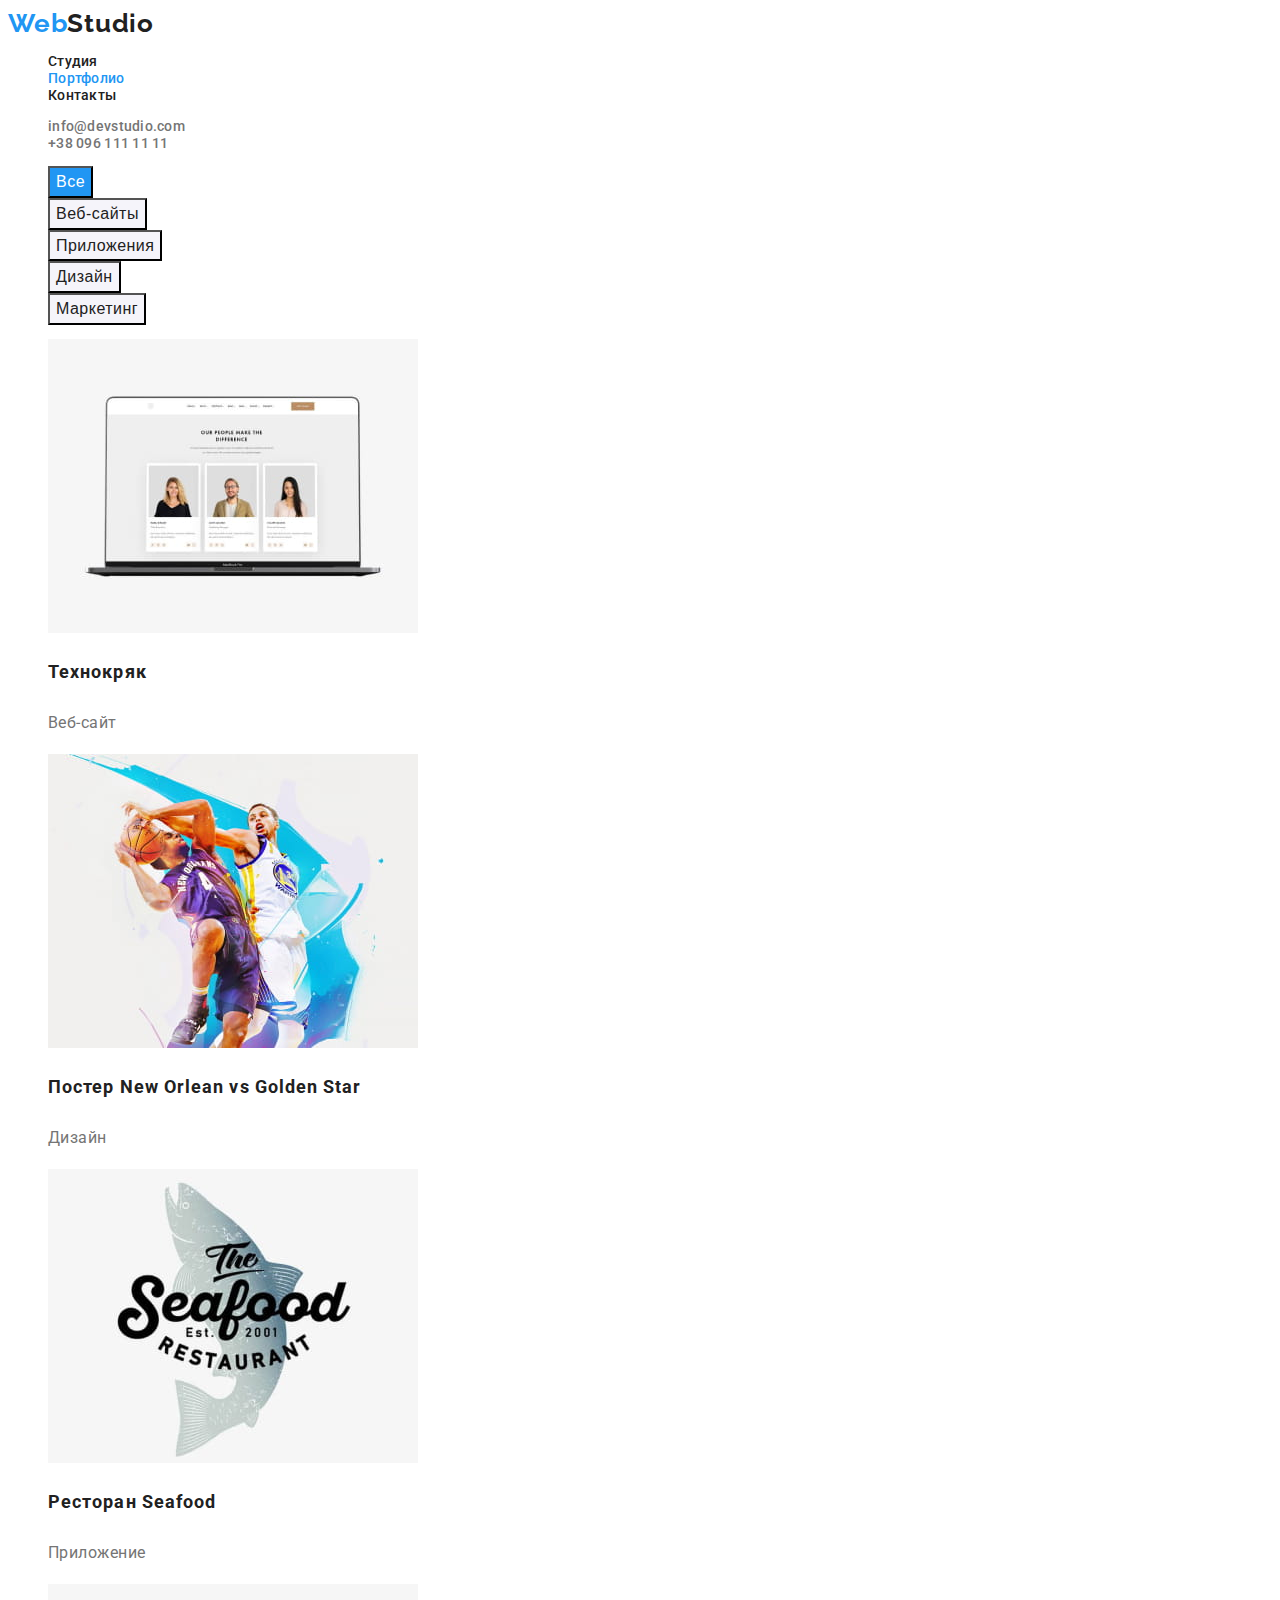
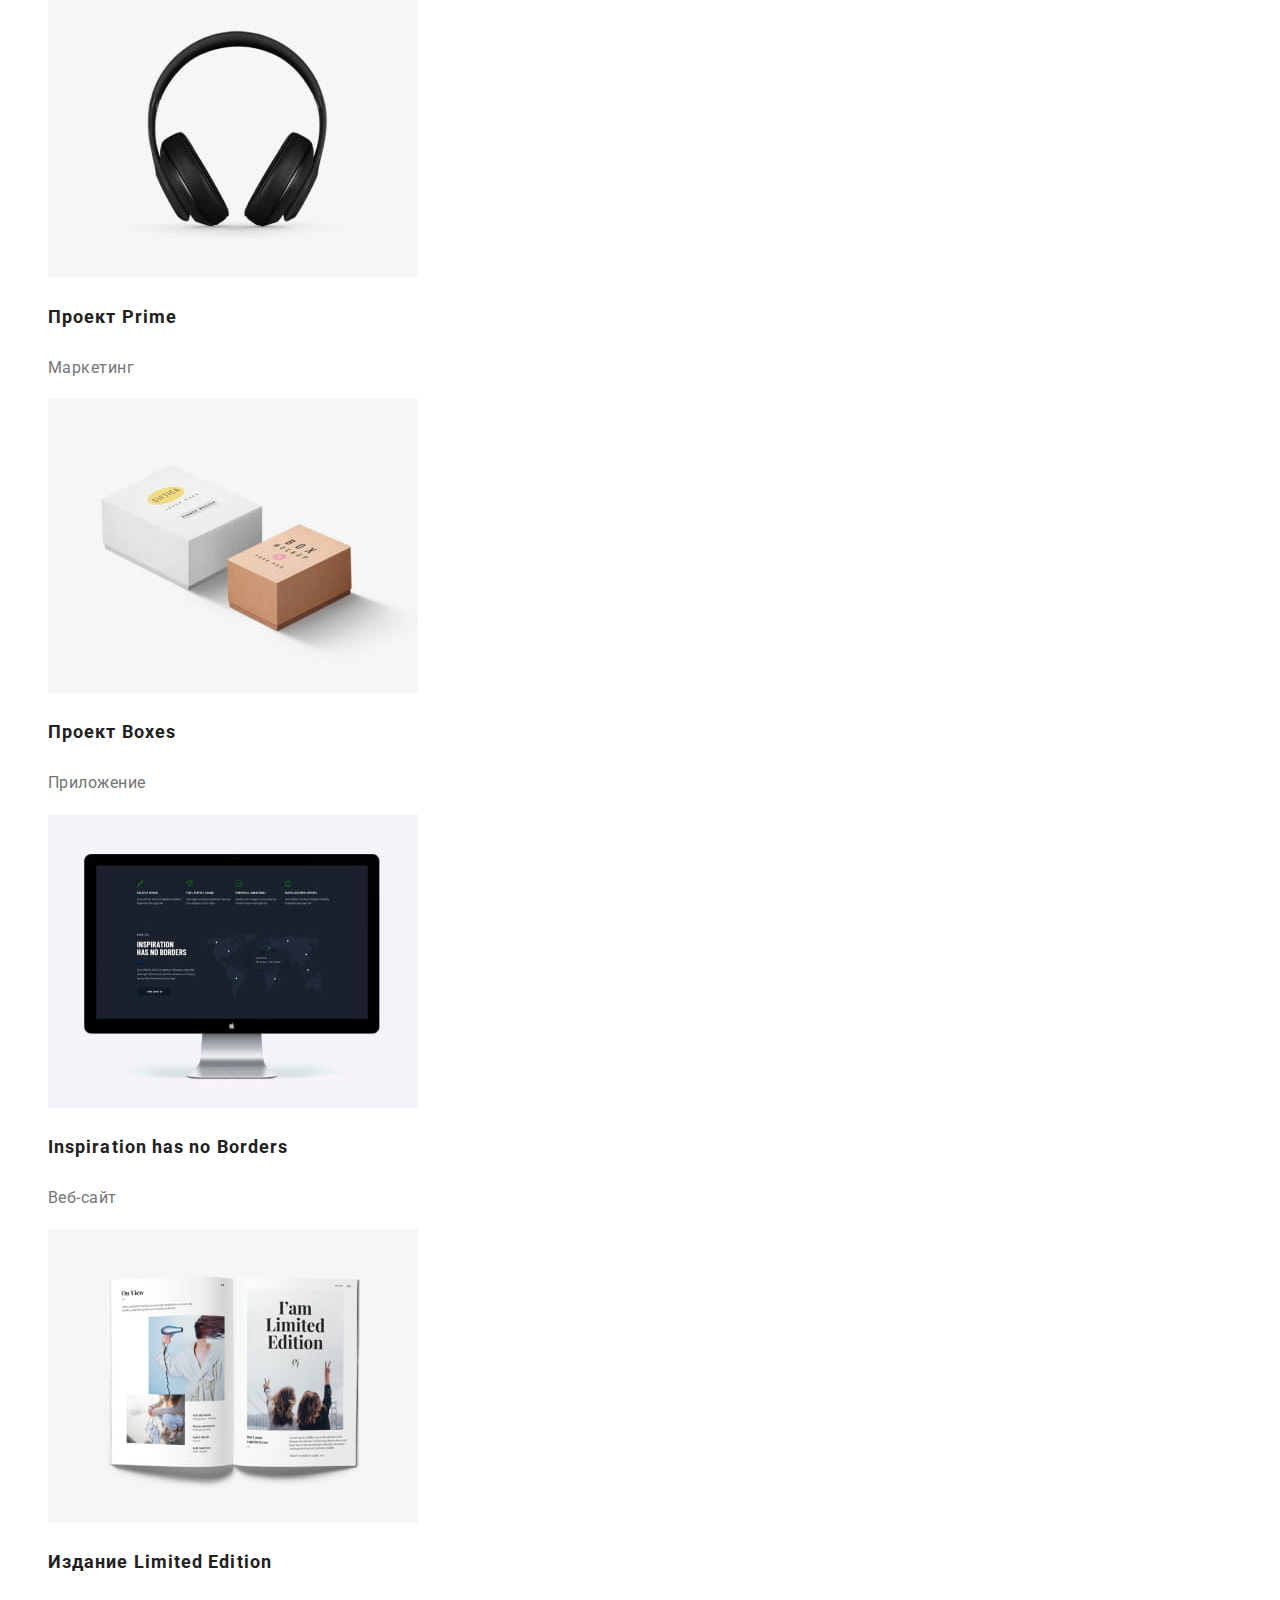
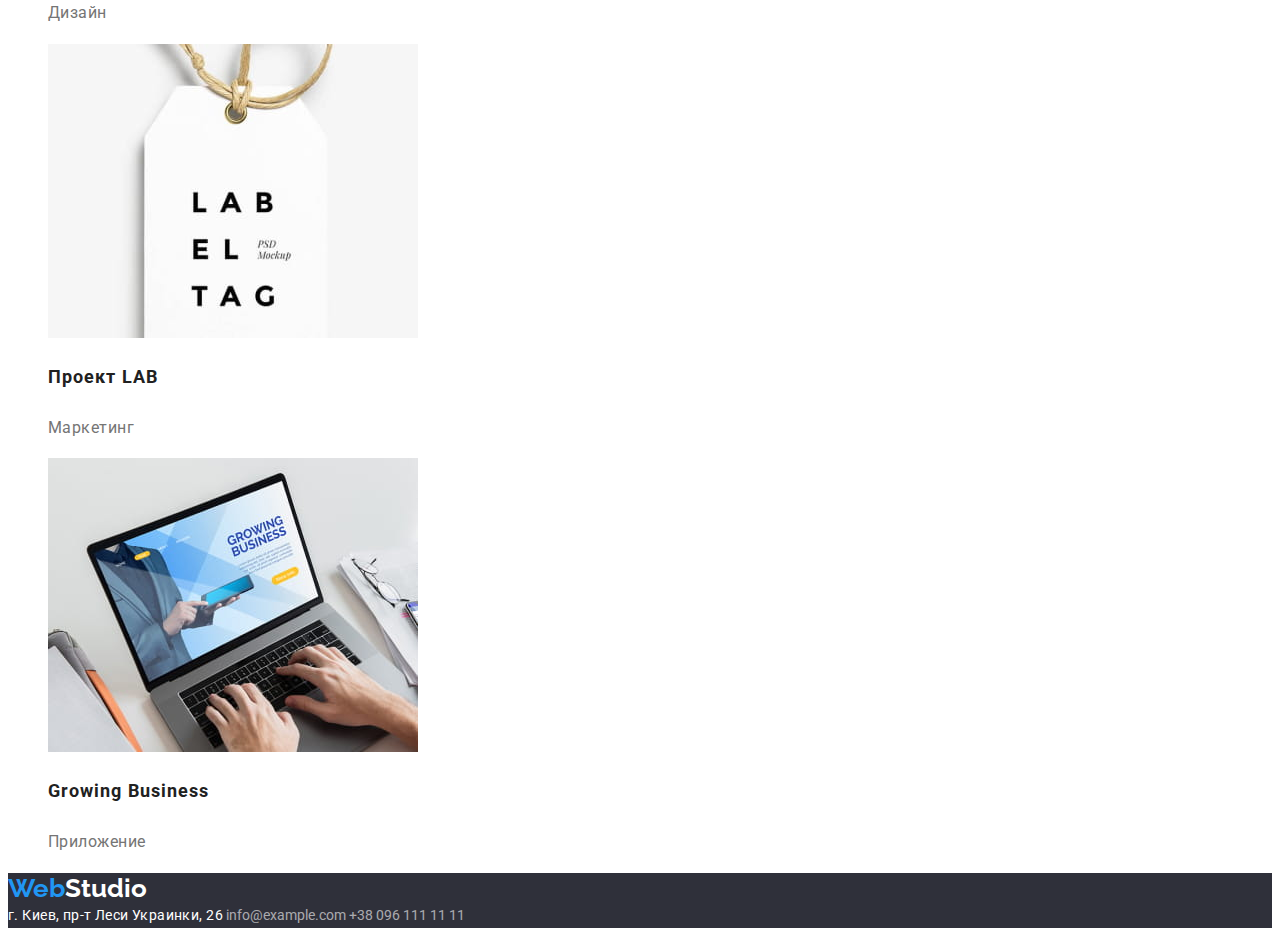
==== portfolio.html @ a874bb79 "Add files via upload" ====
<!DOCTYPE html>
<html lang="ru">
<head>
<meta charset="UTF-8" />
<meta http-equiv="X-UA-Compatible" content="IE=edge" />
<meta name="viewport" content="width=device-width, initial-scale=1.0"/>
<title>студия</title>
<link rel="preconnect" href="https://fonts.googleapis.com">
<link rel="preconnect" href="https://fonts.gstatic.com" crossorigin>
<link href="https://fonts.googleapis.com/css2?family=Raleway:wght@700&family=Roboto:wght@400;500;700;900&display=swap" rel="stylesheet">
<link rel="stylesheet" href="./css/styles.css" />
</head>
<body>
<header class="header-page"><!---start-of-header-section--> 

<a class="full-logo" href="https//www.webstudio.ua" 
 title="https//www.webstudio.ua" target=_self> 
    <span class="logo-part-web">Web</span>Studio</a>
    <nav>
        <ul class="header-nav">
        
        <li><a class="nav-link" href="./index.html"> Студия </a></li>
        <li><a class="nav-link now-on" href="./portfolio.html"> Портфолио </a></li>
        <li><a class="nav-link" href="#contacts-footer"> Контакты </a></li>
            
        </ul>
    </nav>
        <ul class="header-contacts">

        <li><a href="mailto:info@devstudio.com" title="info@devstudio.com"> info@devstudio.com </a></li>
        <li><a href="tel:+380961111111"  title="call-us"> +38 096 111 11 11 </a></li>
            
        </ul>


    </header><!---end-of-header-section--> 

<main> <!--start-of-main-section-->
<section class="portfolio">
<ul>
<li> <button class="button all" type="button">Все</button> </li>
<li> <button class="button" type="button">Веб-сайты </button> </li>
<li> <button class="button" type="button">Приложения</button> </li>
<li> <button class="button" type="button">Дизайн </button> </li>
<li> <button class="button" type="button">Маркетинг</button></li>
</ul>

<h2>our-projects</h2> <!--hide-when-styling-->
                                
<ul>
<li><a><img src="./images/tehnokryak.jpg" alt="tehnokryak" width="370"/>
<h3>Технокряк</h3>
<p>Веб-сайт</p></a>
</li>
<li><a>
<img src="./images/basketball.jpg" alt="basketball" width="370"/>
<h3>Постер New Orlean vs Golden Star </h3>
<p>Дизайн</p></a>
</li>
<li> <a><img src="./images/seafood.jpg" alt="seafood" width="370"/>
<h3>Ресторан Seafood</h3>
<p>Приложение</p></a>
</li>
<li><a><img src="./images/earphones.jpg" alt="earphones" width="370"/>
<h3>Проект Prime</h3>
<p>Маркетинг</p></a>
</li>
<li><a>
<img src="./images/boxes.jpg" alt="boxes" width="370"/>
<h3>Проект Boxes</h3>
<p>Приложение</p></a>
</li>
<li><a>
<img src="./images/inspiration-web.jpg" alt="inspiration-web" width="370"/>
<h3>Inspiration has no Borders </h3>
<p>Веб-сайт</p></a>
</li>
<li><a><img src="./images/limited-edition.jpg" alt="limited-edition" width="370"/>
<h3>Издание Limited Edition</h3>
<p>Дизайн</p></a>
</li>
<li><a><img src="./images/lab-project.jpg" alt="lab-project" width="370"/>
<h3>Проект LAB</h3>
<p>Маркетинг</p></a>
</li>
<li><a><img src="./images/growing-app.jpg" alt="growing-app" width="370"/>
<h3>Growing Business</h3>
<p>Приложение</p></a>
</li>
</ul>
</section>

</main>  <!--end-of-main-section-->
<footer class="footer-section" id="contacts-footer"> <!--start-of-footer-section-->
<a class=" full-logo-footer" href=https//www.webstudio.ua  rel=main-page title="https//www.webstudio.ua" target=_self>
<span class="logo-part-web">Web</span>Studio</a>
<address class="footer-adress-list">
<a class="direction-link" href="https://goo.gl/maps/tFxmUeuUoGnNRpn7A" title="location" target="_blank" rel="noopener noreferrer"> г. Киев, пр-т Леси Украинки, 26 </a>
<a class="mail-link" href=mailto:info@example.com title="info@example.com"> info@example.com </a>
<a class="call-link" href=tel:+380961111111 title="call-us"> +38 096 111 11 11 </a>
</address>  
</footer><!--end-of-footer-section-->
</body>
</html>
---- css/styles.css ----
/*
Raleway 700 normal
Roboto 400 normal
Roboto 500 normal
Roboto 700 normal
Roboto 900 normal
*/
:root {
        --color-ffffff: #ffffff;
        --color-2196f3: #2196f3;
        --color-212121: #212121;
        --color-757575: #757575;
        --color-2f303a: #2f303a;
        --color-e5e5e5: #e5e5e5;
        --color-f5f4fa: #f5f4fa;
        --color-rgba-255-255-255-06: rgba(255, 255, 255, 0.6);
}
/*body-overal-styles*/
body {
        background-color: var(--color-ffffff);
        color: var(--color-757575);
        font-family: "Roboto", sans-serif;
        font-weight: 400;
        font-size: 14px;
}
a {
        text-decoration: none;
}

ul {
        list-style-type: none;
}
.button {
        cursor: pointer;
}

/*header-styles*/

/*logo-styles-section*/
.logo-part-web {
        color: var(--color-2196f3);
}
.full-logo {
        font-family: "Raleway", sans-serif;
        font-weight: 700;
        font-size: 26px;
        line-height: 1.19;
        letter-spacing: 0.03em;
        text-align: left;
        color: var(--color-212121);
}
/*logo-styles-section*/

/*section-of-navigation-styles*/
.nav-link {
        font-weight: 500;
        font-size: 14px;
        line-height: 1.14;
        letter-spacing: 0.02em;
        color: var(--color-212121);
}
.nav-link:hover {
        color: var(--color-2196f3);
}

/*section-of-navigation-styles*/

/*section-of-navigation-styles*/
.header-contacts a {
        font-weight: 500;
        font-size: 14px;
        line-height: 1.14;
        letter-spacing: 0.02em;
        color: var(--color-757575);
}
.header-contacts a:hover {
        color: var(--color-2196f3);
}

/*makes link and button an active on needed page */
.now-on {
        color: var(--color-2196f3);
}
/*makes link and button an active on needed page */

/*section-of-navigation-styles*/

/*
.nav-link, .header-contacts a {color: var(--nav-link-color); }
a[href="./index.html"]:hover, 
a[href="./portfolio.html"]:hover,
a[href="#contacts-footer"]:hover,
a[href="mailto:info@devstudio.com"]:hover,
a[href="tel:+380961111111"]:hover
{color: var(--hover-color);background-color: var(--hover-color);}

a[href="./index.html"]:focus, 
a[href="./portfolio.html"]:focus,
a[href="#contacts-footer"]:focus,
a[href="mailto:info@devstudio.com"]:focus,
a[href="tel:+380961111111"]:focus
 {color:var(--focus-color);}*/

/*hero-section*/
.hero-section {
        background-color: var(--color-2f303a);
}
.hero-title {
        text-align: center;
        color: var(--color-ffffff);
        text-transform: uppercase;
        font-weight: 900;
        font-size: 44px;
        line-height: 1.36;
        letter-spacing: 0.06em;
}

.hero-button {
        color: var(--color-ffffff);
        background-color: var(--color-2196f3);
        font-weight: 700;
        font-size: 16px;
        line-height: 1.87;
        text-align: center;
        letter-spacing: 0.06em;
}

.hero-button:hover {
        color: var(--color-2196f3);
        background: var(--color-ffffff);
}

/*our-goals-styling*/
/*hided-h2*/
.our-goals-section h2 {
        position: absolute;
        width: 1px;
        height: 1px;
        margin: -1px;
        border: 0;
        padding: 0;
        white-space: nowrap;
        clip-path: inset(100%);
        clip: rect(0 0 0 0);
        overflow: hidden;
}
/*hided-h2*/

.our-goals-section {
        background-color: var(--color-ffffff);
}
.our-goals-section h3 {
        font-size: 14px;
        text-transform: uppercase;
        font-weight: 700;
        line-height: 1.14;
        letter-spacing: 0.03em;
        color: var(--color-212121);
}

.our-goals-section p {
        font-weight: 400;
        font-size: 14px;
        line-height: 1.5;
        letter-spacing: 0.03em;
        color: var(--color-757575);
}

/*our-goals-styling*/

/*what-we-are-doing-styling*/
.what-we-are-doing {
        font-weight: 700;
        font-size: 36px;
        line-height: 1.17;
        letter-spacing: 0.03em;
        color: var(--color-212121);
}
/*what-we-are-doing-styling*/

/*our-team-styling*/
.our-team {
        background-color: var(--color-f5f4fa);
}
.our-team h2 {
        font-weight: 700;
        font-size: 36px;
        line-height: 1.17;
        letter-spacing: 0.03em;
        color: var(--color-212121);
}

.our-team h3 {
        font-weight: 500;
        font-size: 16px;
        line-height: 1.19;
        letter-spacing: 0.03em;
        color: var(--color-212121);
}

.our-team p {
        font-weight: 400;
        font-size: 16px;
        line-height: 1.19;
        letter-spacing: 0.03em;
        color: var(--color-757575);
}
/*our-team-styling*/

/*footer-section-styling*/
/*logo-footer-styles*/
.logo-part-web {
        color: var(--color-2196f3);
}
.full-logo-footer {
        font-family: "Raleway", sans-serif;
        font-weight: 700;
        font-size: 26px;
        line-height: 1.19;
        letter-spacing: 0.03;
        text-align: left;
        color: var(--color-ffffff);
}
/*logo-footer-styles*/

.footer-section {
        background-color: var(--color-2f303a);
}

.direction-link {
        font-weight: 400;
        font-size: 14px;
        line-height: 1.71;
        letter-spacing: 0.03em;
        font-style: normal;
        color: var(--color-ffffff);
}

.footer-adress-list .mail-link,
.footer-adress-list .call-link {
        font-weight: 400;
        font-size: 14px;
        line-height: 1.71;
        font-style: normal;
        color: var(--color-rgba-255-255-255-06);
}

.footer-adress-list a:hover {
        color: var(--color-2196f3);
}
/*footer-section-styling*/

/*portfolio-main-section-styling*/
/*hided-h2*/
.portfolio h2 {
        position: absolute;
        width: 1px;
        height: 1px;
        margin: -1px;
        border: 0;
        padding: 0;
        white-space: nowrap;
        clip-path: inset(100%);
        clip: rect(0 0 0 0);
        overflow: hidden;
}
/*hided-h2*/

.portfolio .button {
        font-weight: 500;
        font-size: 16px;
        line-height: 1.62;
        font-style: normal;
        letter-spacing: 00.03em;
        color: var(--color-212121);
        background-color: var(--color-f5f4fa);
}
.portfolio .button:hover {
        color: var(--color-ffffff);
        background-color: var(--color-2196f3);
}

/*makes link and button an active on needed page */
.portfolio .now-on {
        color: var(--color-2196f3);
}
.portfolio .all {
        background-color: var(--color-2196f3);
        color: var(--color-ffffff);
}

/*makes link and button an active on needed page */

.portfolio h3 {
        font-weight: 700;
        font-size: 18px;
        line-height: 2;
        letter-spacing: 0.06em;
        color: var(--color-212121);
}

.portfolio p {
        font-weight: 400;
        font-size: 16px;
        line-height: 1.87;
        letter-spacing: 0.03em;
        color: var(--color-757575);
}
/*portfolio-main-section-styling*/
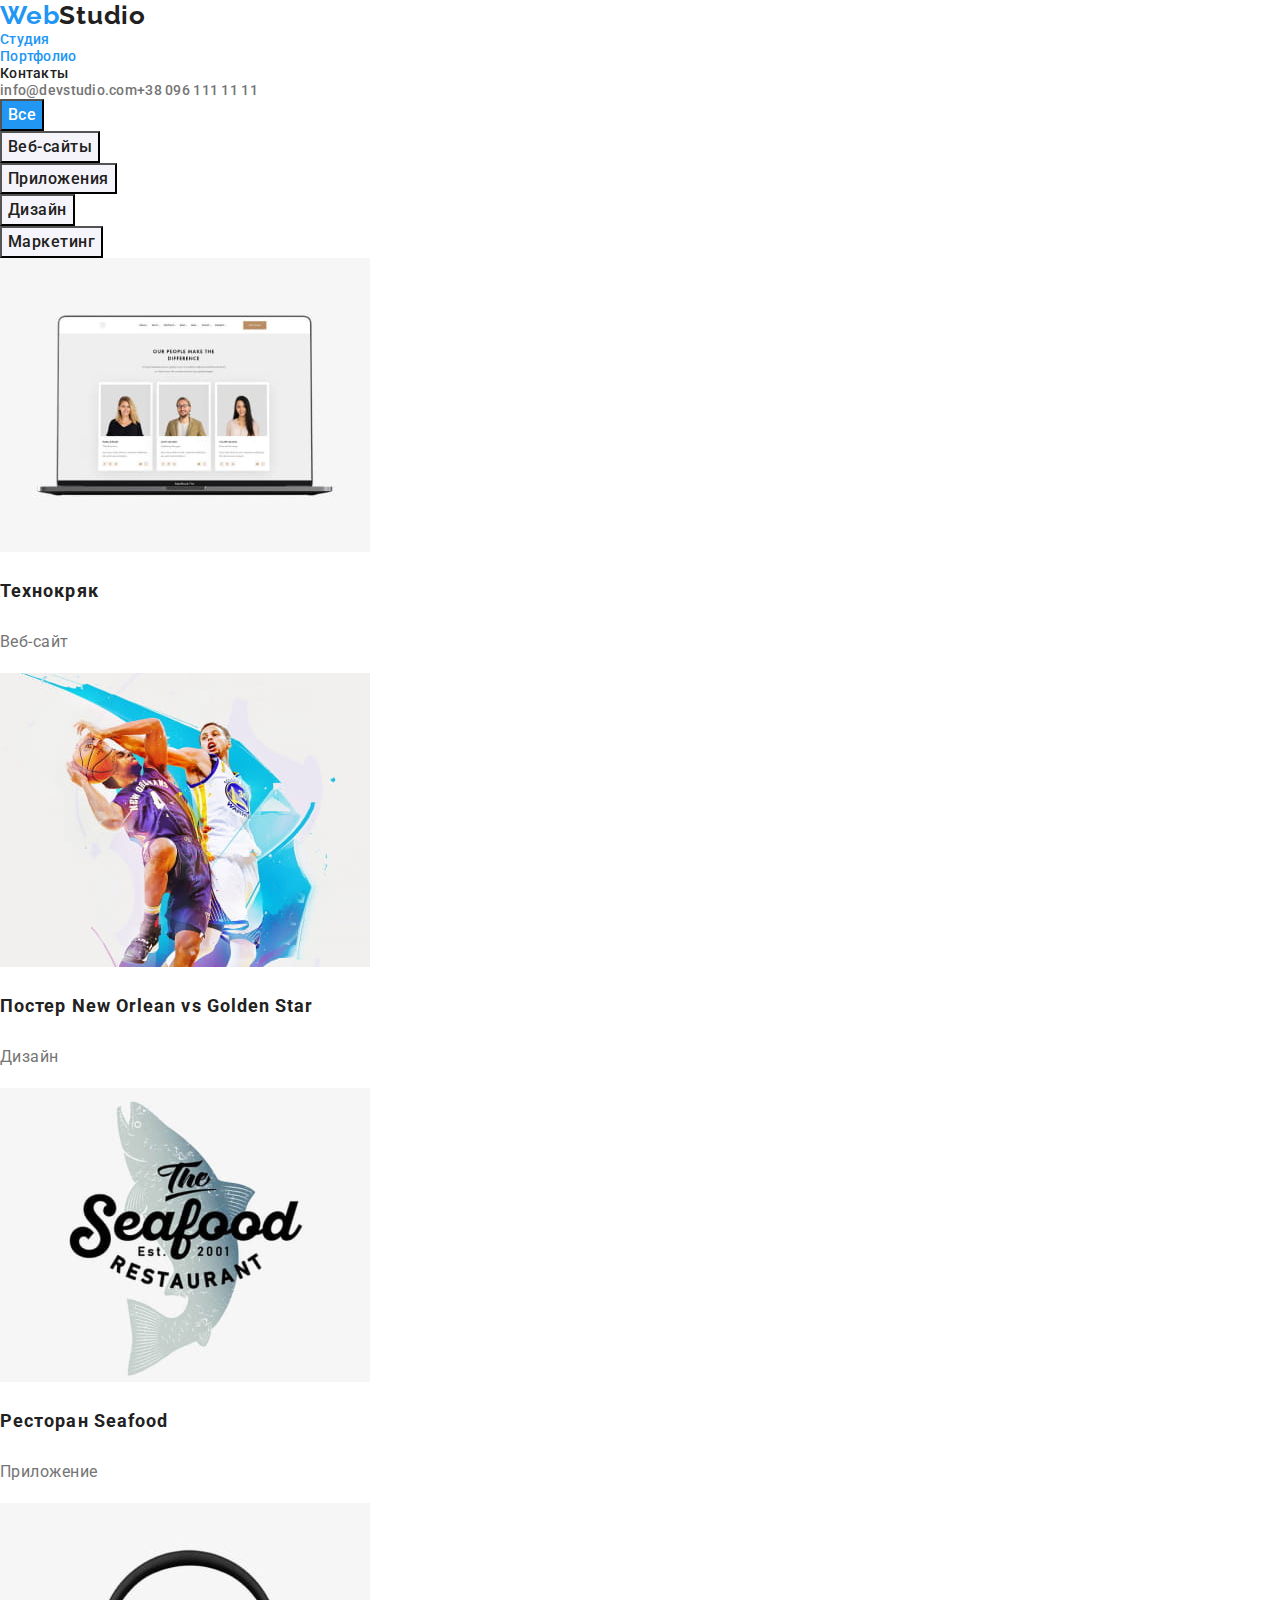
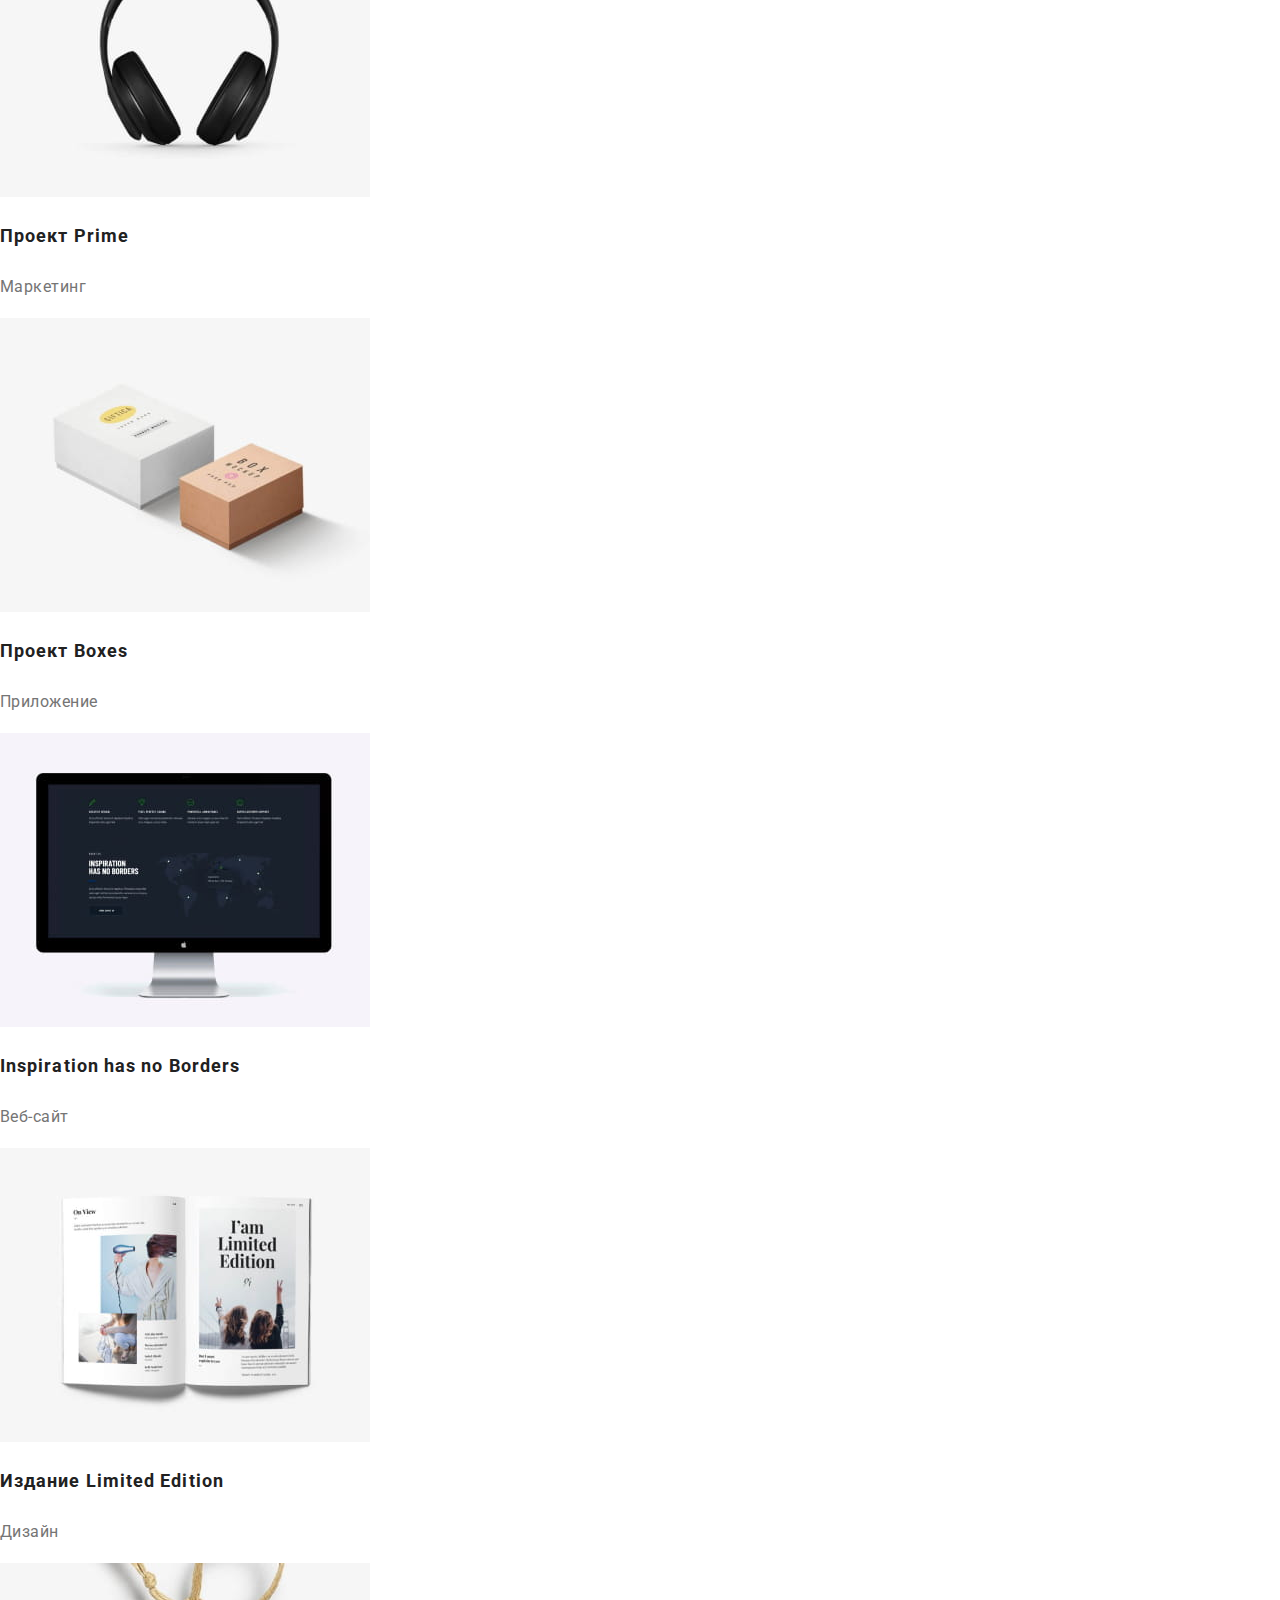
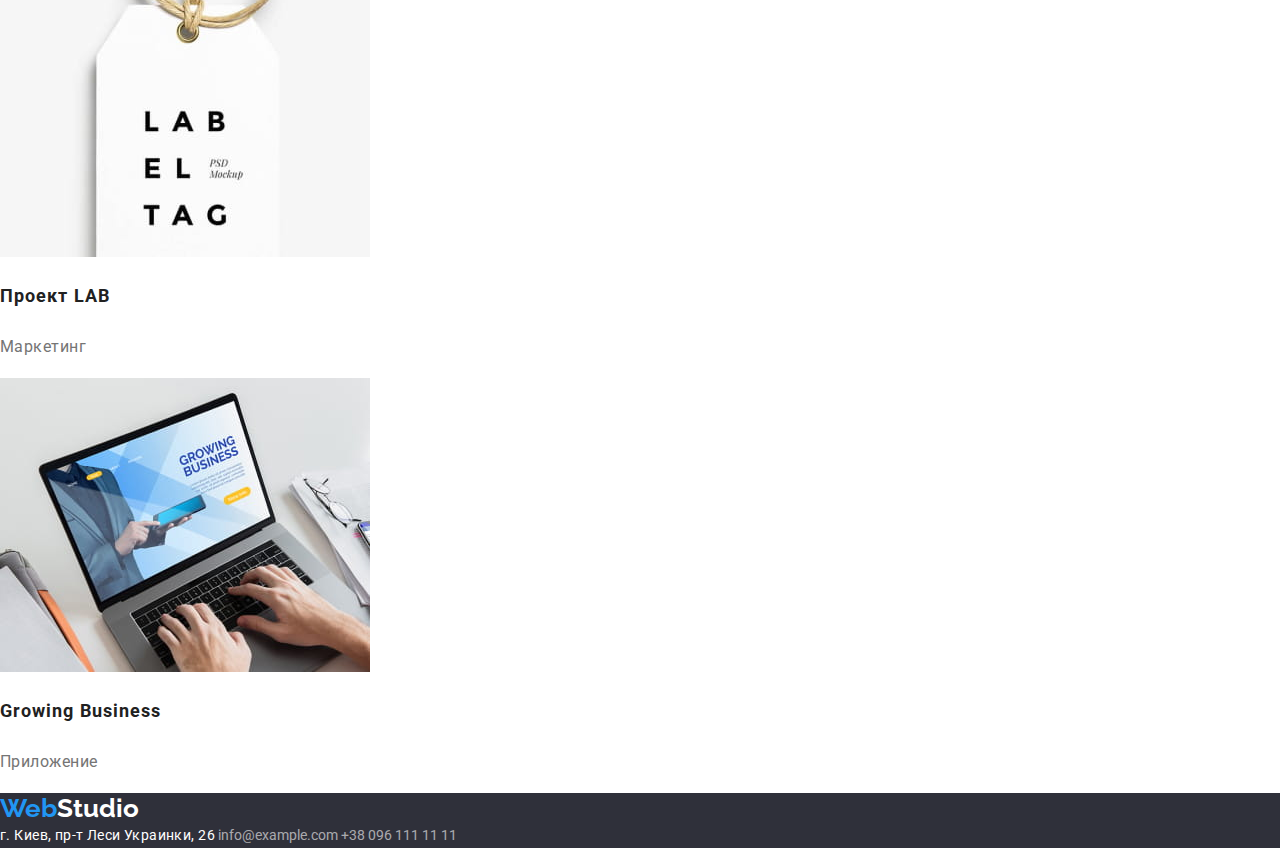
==== commit 5b7d86b4: "changed" ====
--- a/portfolio.html
+++ b/portfolio.html
@@ -8,6 +8,7 @@
 <link rel="preconnect" href="https://fonts.googleapis.com">
 <link rel="preconnect" href="https://fonts.gstatic.com" crossorigin>
 <link href="https://fonts.googleapis.com/css2?family=Raleway:wght@700&family=Roboto:wght@400;500;700;900&display=swap" rel="stylesheet">
+<link rel="stylesheet" href="https://cdnjs.cloudflare.com/ajax/libs/modern-normalize/1.1.0/modern-normalize.min.css">
 <link rel="stylesheet" href="./css/styles.css" />
 </head>
 <body>
--- a/css/styles.css
+++ b/css/styles.css
@@ -28,15 +28,32 @@
 }
 
 ul {
-        list-style-type: none;
-}
+        list-style: none;
+        margin: 0px;
+        padding: 0px;
+}
+
 .button {
         cursor: pointer;
 }
 
+.container {
+        width: 1200px;
+        margin-left: auto;
+        margin-right: auto;
+        padding-left: 15px;
+        padding-right: 15px;
+}
+
+.header-container {
+        display: flex;
+        justify-content: space-between;
+}
+
 /*header-styles*/
 
 /*logo-styles-section*/
+
 .logo-part-web {
         color: var(--color-2196f3);
 }
@@ -46,8 +63,9 @@
         font-size: 26px;
         line-height: 1.19;
         letter-spacing: 0.03em;
-        text-align: left;
-        color: var(--color-212121);
+        color: var(--color-212121);
+        display: block;
+        margin-right: 93px;
 }
 /*logo-styles-section*/
 
@@ -63,9 +81,40 @@
         color: var(--color-2196f3);
 }
 
+.nav-link,
+.contact-item-link {
+        padding-top: 32px;
+        padding-bottom: 32px;
+}
+
+.nav-item,
+.contact-item {
+        margin-right: 50px;
+}
+
+.nav-container {
+        display: flex;
+        align-items: center;
+}
+
+.nav-item:last-child,
+.contact-item:last-child {
+        margin-right: 0;
+}
+.header-nav-list {
+        display: flex;
+        text-align: center;
+}
+
 /*section-of-navigation-styles*/
 
 /*section-of-navigation-styles*/
+
+.header-contacts {
+        display: flex;
+        align-items: center;
+}
+
 .header-contacts a {
         font-weight: 500;
         font-size: 14px;
@@ -113,6 +162,8 @@
         font-size: 44px;
         line-height: 1.36;
         letter-spacing: 0.06em;
+        margin-top: 0;
+        margin-bottom: 30px;
 }
 
 .hero-button {
@@ -123,11 +174,23 @@
         line-height: 1.87;
         text-align: center;
         letter-spacing: 0.06em;
-}
-
-.hero-button:hover {
+        width: 200px;
+        height: 50px;
+        border-radius: 4px;
+        border: none;
+}
+
+.hero-button:hover,
+.hero-button:focus {
         color: var(--color-2196f3);
         background: var(--color-ffffff);
+}
+
+.hero-section {
+        padding-top: 200px;
+        padding-bottom: 200px;
+        text-align: center;
+        display: block;
 }
 
 /*our-goals-styling*/
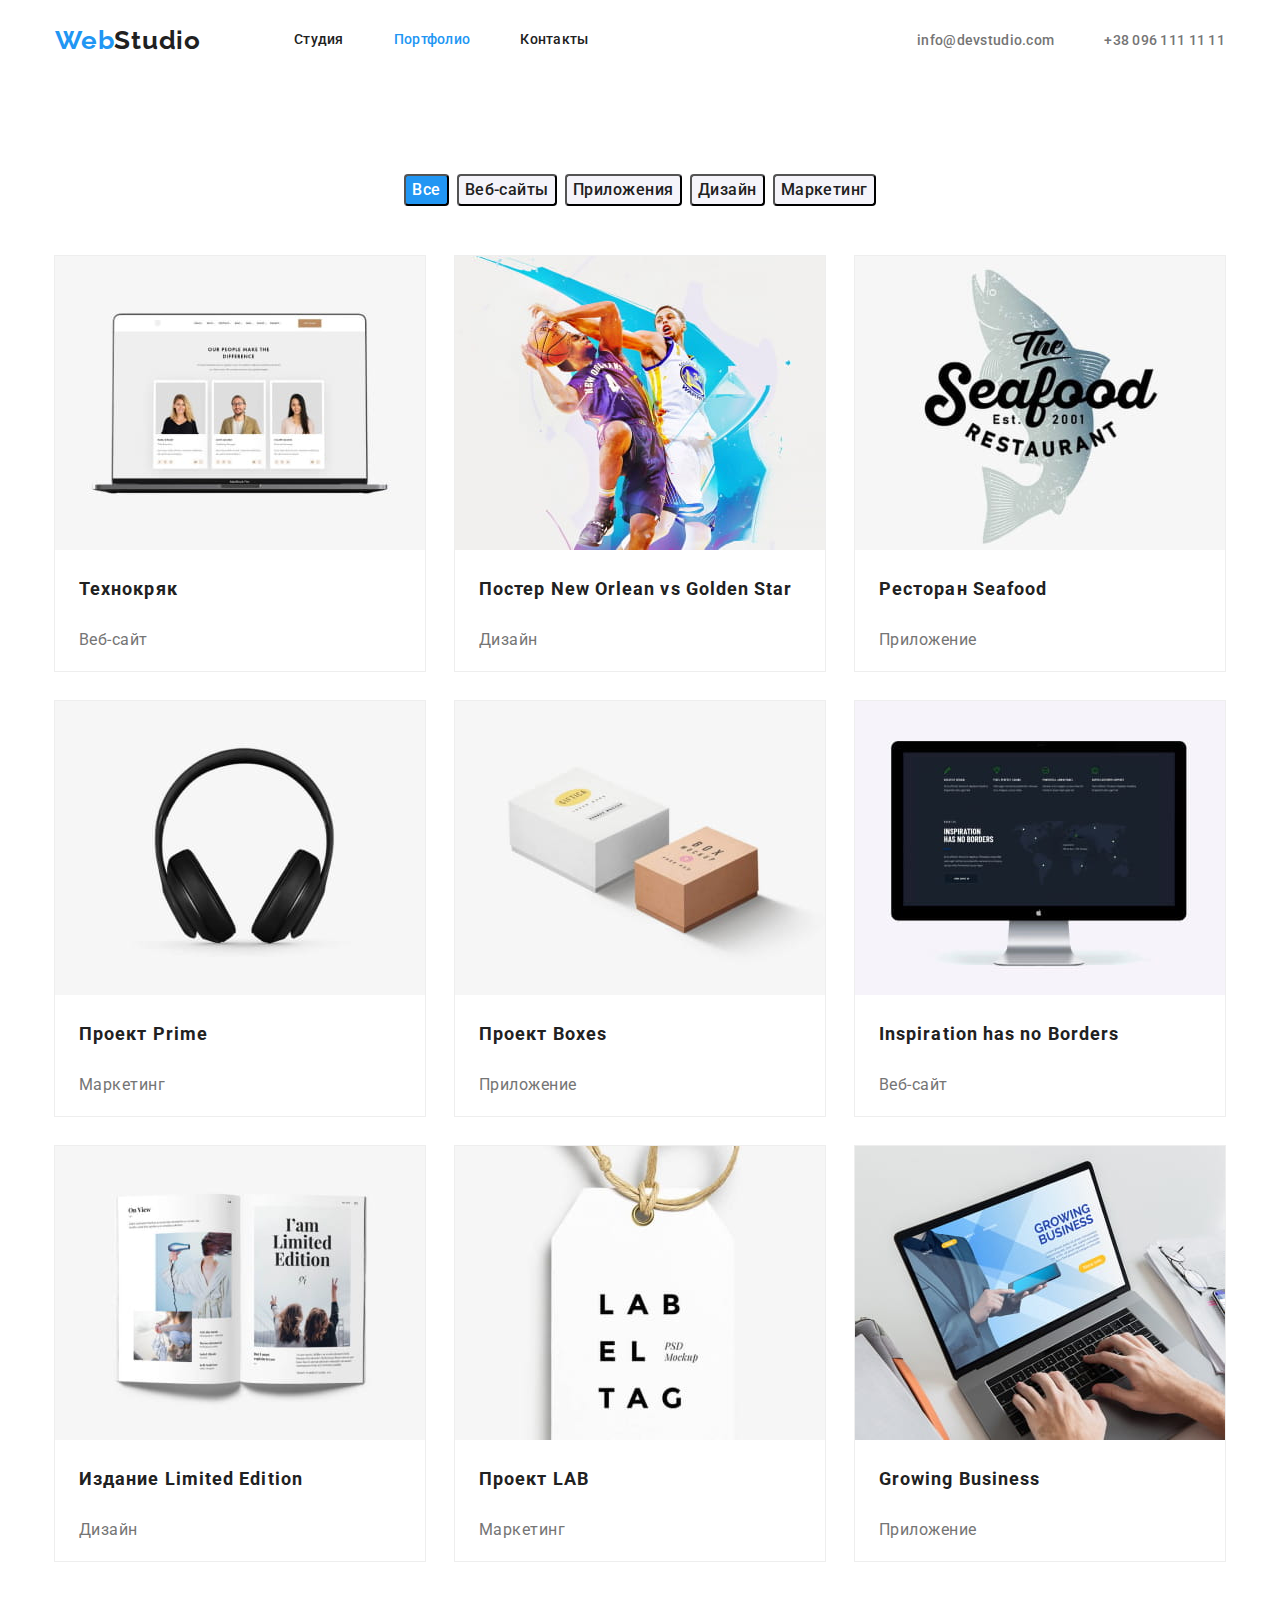
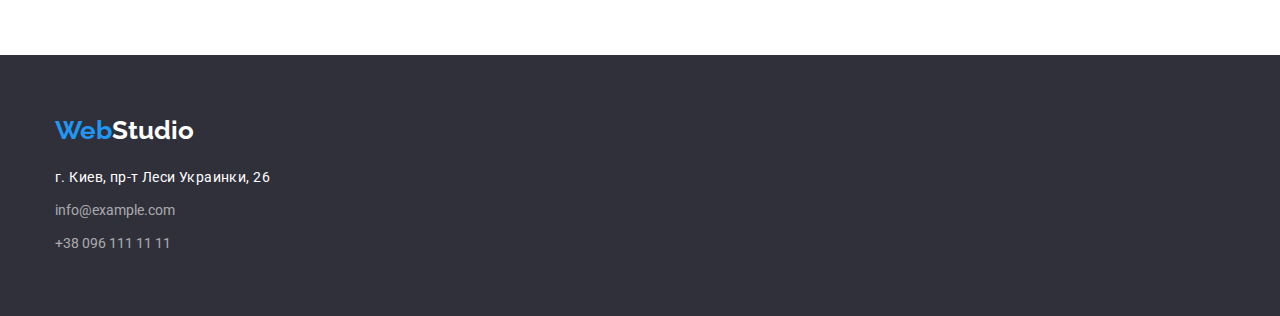
==== commit ebb4f540: "some changes" ====
--- a/portfolio.html
+++ b/portfolio.html
@@ -13,93 +13,98 @@
 </head>
 <body>
 <header class="header-page"><!---start-of-header-section--> 
-
+<div class="container header-container">
+        <nav class="nav-container">
 <a class="full-logo" href="https//www.webstudio.ua" 
  title="https//www.webstudio.ua" target=_self> 
     <span class="logo-part-web">Web</span>Studio</a>
-    <nav>
-        <ul class="header-nav">
+    
+        <ul class="header-nav-list">
         
-        <li><a class="nav-link" href="./index.html"> Студия </a></li>
-        <li><a class="nav-link now-on" href="./portfolio.html"> Портфолио </a></li>
-        <li><a class="nav-link" href="#contacts-footer"> Контакты </a></li>
+        <li class="nav-item"><a class="nav-link " href="./index.html"> Студия </a></li>
+        <li class="nav-item"><a class="nav-link now-on" href="./portfolio.html"> Портфолио </a></li>
+        <li class="nav-item"><a class="nav-link" href="#contacts-footer"> Контакты </a></li>
             
         </ul>
     </nav>
         <ul class="header-contacts">
 
-        <li><a href="mailto:info@devstudio.com" title="info@devstudio.com"> info@devstudio.com </a></li>
-        <li><a href="tel:+380961111111"  title="call-us"> +38 096 111 11 11 </a></li>
+        <li class="contact-item"><a class="contacts-item-link" href=mailto:info@devstudio.com title="info@devstudio.com"> info@devstudio.com </a></li>
+        <li class="contact-item"><a class="contacts-item-link" href=tel:+380961111111  title="call-us"> +38 096 111 11 11 </a></li>
             
         </ul>
 
-
+</div>
     </header><!---end-of-header-section--> 
+       
 
 <main> <!--start-of-main-section-->
 <section class="portfolio">
-<ul>
-<li> <button class="button all" type="button">Все</button> </li>
-<li> <button class="button" type="button">Веб-сайты </button> </li>
-<li> <button class="button" type="button">Приложения</button> </li>
-<li> <button class="button" type="button">Дизайн </button> </li>
-<li> <button class="button" type="button">Маркетинг</button></li>
+    <div class="container portfolio-container">
+<ul class="portfolio-buttons-list">
+<li class="portfolio-button"> <button class="button all" type="button">Все</button> </li>
+<li class="portfolio-button"> <button class="button" type="button">Веб-сайты </button> </li>
+<li class="portfolio-button"> <button class="button" type="button">Приложения</button> </li>
+<li class="portfolio-button"> <button class="button" type="button">Дизайн </button> </li>
+<li class="portfolio-button"> <button class="button" type="button">Маркетинг</button></li>
 </ul>
 
 <h2>our-projects</h2> <!--hide-when-styling-->
                                 
-<ul>
-<li><a><img src="./images/tehnokryak.jpg" alt="tehnokryak" width="370"/>
+<ul class="portfolio-list">
+<li class="portfolio-item"><a><img src="./images/tehnokryak.jpg" alt="tehnokryak" width="370"/>
 <h3>Технокряк</h3>
 <p>Веб-сайт</p></a>
 </li>
-<li><a>
+<li class="portfolio-item"><a>
 <img src="./images/basketball.jpg" alt="basketball" width="370"/>
 <h3>Постер New Orlean vs Golden Star </h3>
 <p>Дизайн</p></a>
 </li>
-<li> <a><img src="./images/seafood.jpg" alt="seafood" width="370"/>
+<li class="portfolio-item"> <a><img src="./images/seafood.jpg" alt="seafood" width="370"/>
 <h3>Ресторан Seafood</h3>
 <p>Приложение</p></a>
 </li>
-<li><a><img src="./images/earphones.jpg" alt="earphones" width="370"/>
+<li class="portfolio-item"><a><img src="./images/earphones.jpg" alt="earphones" width="370"/>
 <h3>Проект Prime</h3>
 <p>Маркетинг</p></a>
 </li>
-<li><a>
+<li class="portfolio-item"><a>
 <img src="./images/boxes.jpg" alt="boxes" width="370"/>
 <h3>Проект Boxes</h3>
 <p>Приложение</p></a>
 </li>
-<li><a>
+<li class="portfolio-item"><a>
 <img src="./images/inspiration-web.jpg" alt="inspiration-web" width="370"/>
 <h3>Inspiration has no Borders </h3>
 <p>Веб-сайт</p></a>
 </li>
-<li><a><img src="./images/limited-edition.jpg" alt="limited-edition" width="370"/>
+<li class="portfolio-item"><a><img src="./images/limited-edition.jpg" alt="limited-edition" width="370"/>
 <h3>Издание Limited Edition</h3>
 <p>Дизайн</p></a>
 </li>
-<li><a><img src="./images/lab-project.jpg" alt="lab-project" width="370"/>
+<li class="portfolio-item"><a><img src="./images/lab-project.jpg" alt="lab-project" width="370"/>
 <h3>Проект LAB</h3>
 <p>Маркетинг</p></a>
 </li>
-<li><a><img src="./images/growing-app.jpg" alt="growing-app" width="370"/>
+<li class="portfolio-item"><a><img src="./images/growing-app.jpg" alt="growing-app" width="370"/>
 <h3>Growing Business</h3>
 <p>Приложение</p></a>
 </li>
 </ul>
+</div>
 </section>
 
 </main>  <!--end-of-main-section-->
 <footer class="footer-section" id="contacts-footer"> <!--start-of-footer-section-->
-<a class=" full-logo-footer" href=https//www.webstudio.ua  rel=main-page title="https//www.webstudio.ua" target=_self>
+<div class="container footer-container"><a class=" full-logo-footer" href=https//www.webstudio.ua  rel=main-page title="https//www.webstudio.ua" target=_self>
 <span class="logo-part-web">Web</span>Studio</a>
 <address class="footer-adress-list">
 <a class="direction-link" href="https://goo.gl/maps/tFxmUeuUoGnNRpn7A" title="location" target="_blank" rel="noopener noreferrer"> г. Киев, пр-т Леси Украинки, 26 </a>
 <a class="mail-link" href=mailto:info@example.com title="info@example.com"> info@example.com </a>
 <a class="call-link" href=tel:+380961111111 title="call-us"> +38 096 111 11 11 </a>
-</address>  
+</address>
+</div>  
 </footer><!--end-of-footer-section-->
 </body>
 </html>--- a/css/styles.css
+++ b/css/styles.css
@@ -41,8 +41,9 @@
         width: 1200px;
         margin-left: auto;
         margin-right: auto;
-        padding-left: 15px;
-        padding-right: 15px;
+        /*padding-left: 15px;
+        padding-right: 15px;*/
+        padding: 0 15px;
 }
 
 .header-container {
@@ -76,6 +77,7 @@
         line-height: 1.14;
         letter-spacing: 0.02em;
         color: var(--color-212121);
+        display: block;
 }
 .nav-link:hover {
         color: var(--color-2196f3);
@@ -85,6 +87,7 @@
 .contact-item-link {
         padding-top: 32px;
         padding-bottom: 32px;
+        display: block;
 }
 
 .nav-item,
@@ -101,11 +104,10 @@
 .contact-item:last-child {
         margin-right: 0;
 }
+
 .header-nav-list {
         display: flex;
-        text-align: center;
-}
-
+}
 /*section-of-navigation-styles*/
 
 /*section-of-navigation-styles*/
@@ -190,7 +192,6 @@
         padding-top: 200px;
         padding-bottom: 200px;
         text-align: center;
-        display: block;
 }
 
 /*our-goals-styling*/
@@ -211,6 +212,8 @@
 
 .our-goals-section {
         background-color: var(--color-ffffff);
+        padding-top: 94px;
+        padding-bottom: 94px;
 }
 .our-goals-section h3 {
         font-size: 14px;
@@ -219,6 +222,7 @@
         line-height: 1.14;
         letter-spacing: 0.03em;
         color: var(--color-212121);
+        margin-bottom: 10px;
 }
 
 .our-goals-section p {
@@ -227,6 +231,20 @@
         line-height: 1.5;
         letter-spacing: 0.03em;
         color: var(--color-757575);
+}
+
+.our-goals-list {
+        display: flex;
+        flex-wrap: wrap;
+
+        margin-top: -30px;
+        margin-left: -30px;
+}
+
+.our-goals-item {
+        flex-basis: calc((100% - 30px) / 4);
+        margin-top: 30px;
+        margin-left: 30px;
 }
 
 /*our-goals-styling*/
@@ -238,6 +256,18 @@
         line-height: 1.17;
         letter-spacing: 0.03em;
         color: var(--color-212121);
+        margin-top: 0;
+        margin-bottom: 50px;
+        text-align: center;
+}
+
+.what-we-are-doig-list {
+        display: flex;
+        justify-content: space-between;
+}
+
+.what-we-are-doig-list img {
+        display: block;
 }
 /*what-we-are-doing-styling*/
 
@@ -251,6 +281,10 @@
         line-height: 1.17;
         letter-spacing: 0.03em;
         color: var(--color-212121);
+        margin-bottom: 50px;
+        margin-top: 0px;
+        padding-top: 94px;
+        text-align: center;
 }
 
 .our-team h3 {
@@ -268,6 +302,22 @@
         letter-spacing: 0.03em;
         color: var(--color-757575);
 }
+
+.our-team-list {
+        display: flex;
+        flex-wrap: wrap;
+        margin-left: -30px;
+        margin-top: -30px;
+        padding: 0;
+}
+.our-team-item {
+        margin-left: 30px;
+        margin-top: 30px;
+        flex-basis: calc((100% - 30px) / 4);
+        background-color: #ffffff;
+        text-align: center;
+}
+
 /*our-team-styling*/
 
 /*footer-section-styling*/
@@ -311,6 +361,23 @@
 .footer-adress-list a:hover {
         color: var(--color-2196f3);
 }
+
+.footer-section {
+        padding-top: 60px;
+        padding-bottom: 60px;
+}
+.full-logo-footer {
+        display: block;
+        margin-bottom: 20px;
+}
+.footer-adress-list a {
+        display: block;
+}
+.direction-link,
+.mail-link {
+        margin-bottom: 9px;
+}
+
 /*footer-section-styling*/
 
 /*portfolio-main-section-styling*/
@@ -343,8 +410,47 @@
         background-color: var(--color-2196f3);
 }
 
+.portfolio-buttons-list {
+        display: flex;
+        justify-content: center;
+        margin-bottom: 50px;
+}
+
+.portfolio-button:not(:last-child) {
+        margin-right: 8px;
+        background-color: #f5f4fa;
+}
+
+.portfolio-list a {
+        display: block;
+}
+
+.button {
+        border-radius: 4px;
+        outline: none;
+}
+.portfolio-container {
+        padding-top: 94px;
+        padding-bottom: 94px;
+}
+
+.portfolio-list {
+        display: flex;
+        flex-wrap: wrap;
+        margin-left: -30px;
+        margin-top: -30px;
+        flex-basis: calc((100% - 30px) / 3);
+}
+
+.portfolio-item {
+        margin-left: 30px;
+        margin-top: 30px;
+        background-color: #ffffff;
+        outline: 1px solid #eeeeee;
+}
+
 /*makes link and button an active on needed page */
-.portfolio .now-on {
+.header-nav-list .now-on {
         color: var(--color-2196f3);
 }
 .portfolio .all {
@@ -360,6 +466,7 @@
         line-height: 2;
         letter-spacing: 0.06em;
         color: var(--color-212121);
+        margin-left: 24px;
 }
 
 .portfolio p {
@@ -368,5 +475,6 @@
         line-height: 1.87;
         letter-spacing: 0.03em;
         color: var(--color-757575);
+        margin-left: 24px;
 }
 /*portfolio-main-section-styling*/
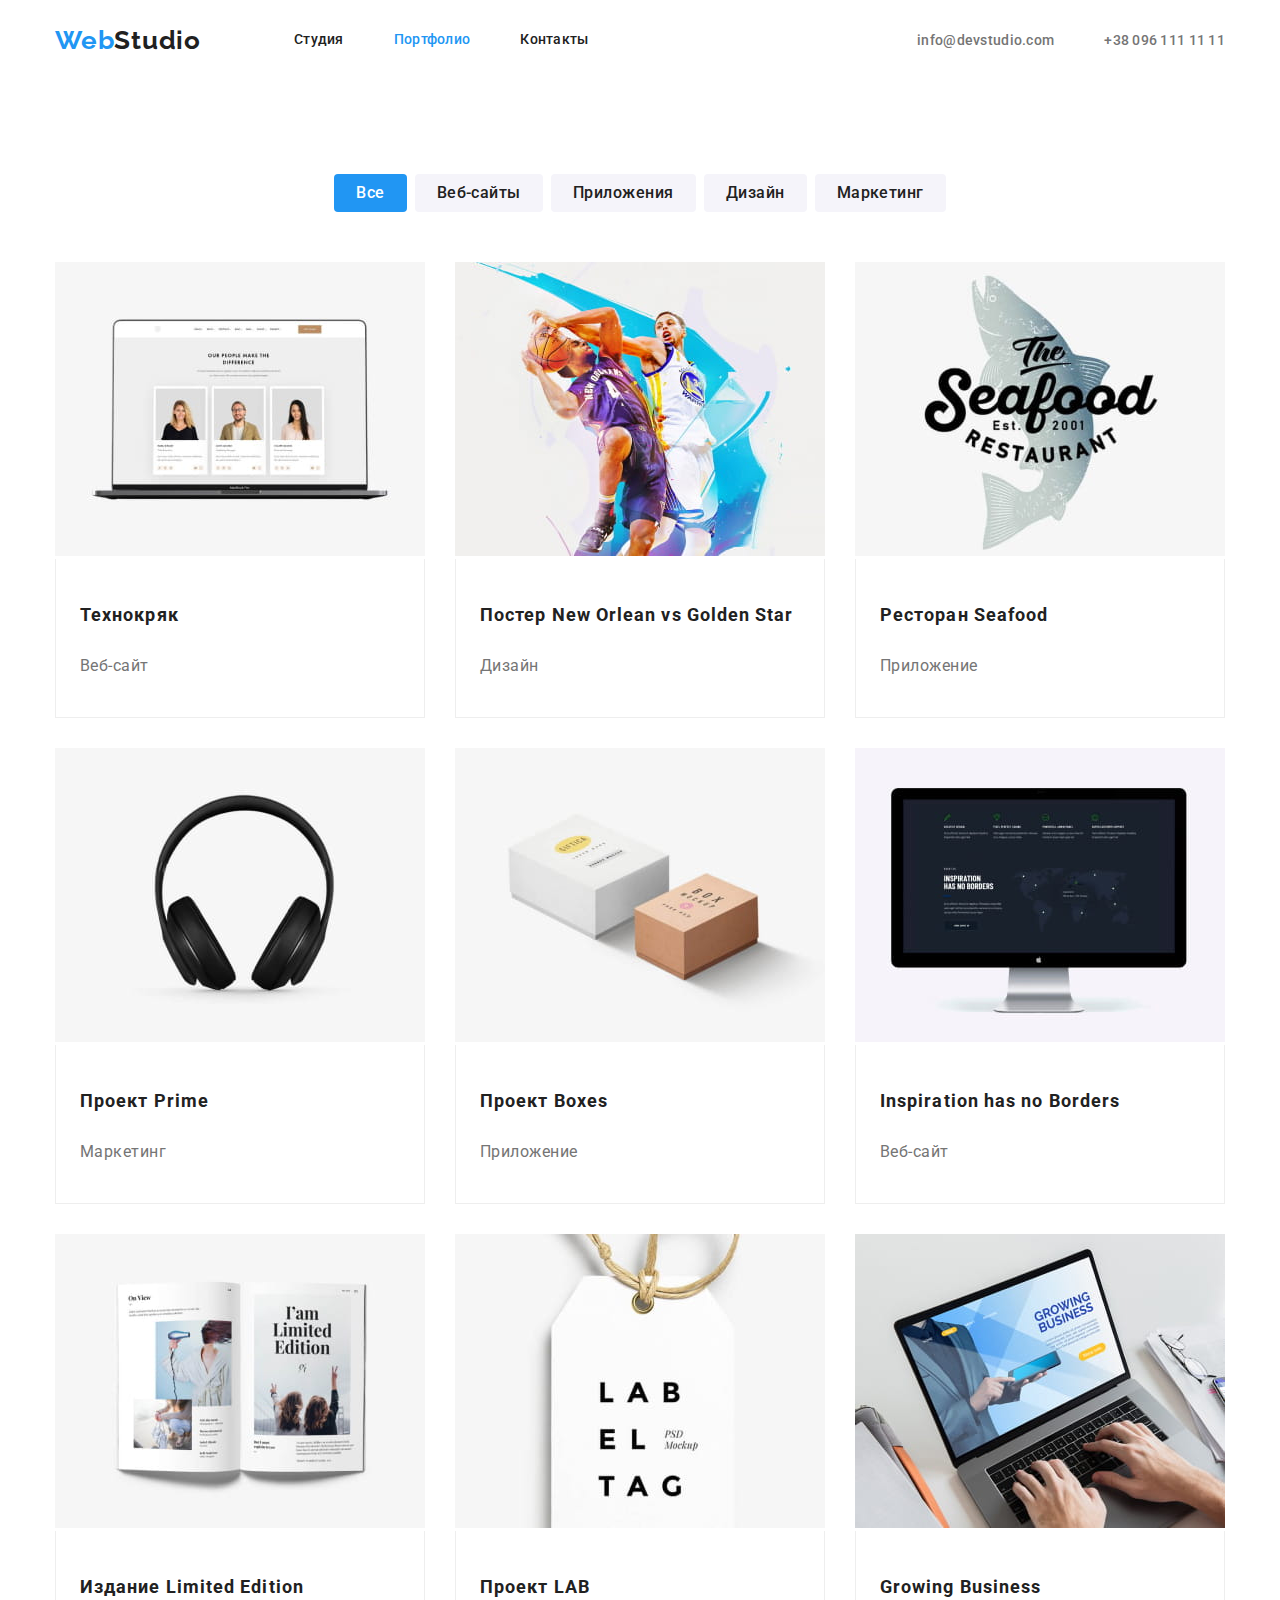
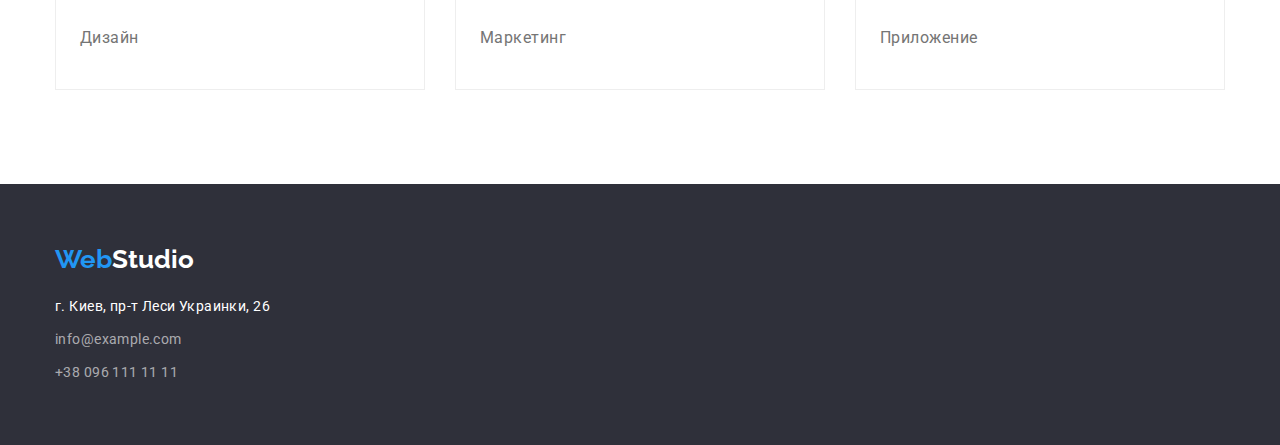
==== commit 3d47c5d5: "some changes" ====
--- a/portfolio.html
+++ b/portfolio.html
@@ -52,45 +52,69 @@
 <h2>our-projects</h2> <!--hide-when-styling-->
                                 
 <ul class="portfolio-list">
-<li class="portfolio-item"><a><img src="./images/tehnokryak.jpg" alt="tehnokryak" width="370"/>
-<h3>Технокряк</h3>
+<li class="portfolio-item">
+<a><img src="./images/tehnokryak.jpg" alt="tehnokryak" width="370"/>
+<div class="portfolio-text"><h3>Технокряк</h3>
 <p>Веб-сайт</p></a>
+</div>
 </li>
-<li class="portfolio-item"><a>
-<img src="./images/basketball.jpg" alt="basketball" width="370"/>
-<h3>Постер New Orlean vs Golden Star </h3>
+
+<li class="portfolio-item">
+<a><img src="./images/basketball.jpg" alt="basketball" width="370"/>
+<div class="portfolio-text"><h3>Постер New Orlean vs Golden Star </h3>
 <p>Дизайн</p></a>
+</div>
 </li>
-<li class="portfolio-item"> <a><img src="./images/seafood.jpg" alt="seafood" width="370"/>
-<h3>Ресторан Seafood</h3>
+
+<li class="portfolio-item"> 
+<a><img src="./images/seafood.jpg" alt="seafood" width="370"/>
+<div class="portfolio-text"><h3>Ресторан Seafood</h3>
 <p>Приложение</p></a>
+</div>
 </li>
-<li class="portfolio-item"><a><img src="./images/earphones.jpg" alt="earphones" width="370"/>
-<h3>Проект Prime</h3>
+
+<li class="portfolio-item">
+<a><img src="./images/earphones.jpg" alt="earphones" width="370"/>
+<div class="portfolio-text"><h3>Проект Prime</h3>
 <p>Маркетинг</p></a>
+</div>
 </li>
-<li class="portfolio-item"><a>
-<img src="./images/boxes.jpg" alt="boxes" width="370"/>
-<h3>Проект Boxes</h3>
+
+<li class="portfolio-item">
+<a><img src="./images/boxes.jpg" alt="boxes" width="370"/>
+<div class="portfolio-text"><h3>Проект Boxes</h3>
 <p>Приложение</p></a>
+</div>
 </li>
-<li class="portfolio-item"><a>
-<img src="./images/inspiration-web.jpg" alt="inspiration-web" width="370"/>
-<h3>Inspiration has no Borders </h3>
+
+<li class="portfolio-item">
+<a><img src="./images/inspiration-web.jpg" alt="inspiration-web" width="370"/>
+<div class="portfolio-text"><h3>Inspiration has no Borders </h3>
 <p>Веб-сайт</p></a>
+</div>
 </li>
-<li class="portfolio-item"><a><img src="./images/limited-edition.jpg" alt="limited-edition" width="370"/>
-<h3>Издание Limited Edition</h3>
+
+<li class="portfolio-item">
+<a><img src="./images/limited-edition.jpg" alt="limited-edition" width="370"/>
+<div class="portfolio-text"><h3>Издание Limited Edition</h3>
 <p>Дизайн</p></a>
+</div>
 </li>
-<li class="portfolio-item"><a><img src="./images/lab-project.jpg" alt="lab-project" width="370"/>
-<h3>Проект LAB</h3>
+
+<li class="portfolio-item">
+<a><img src="./images/lab-project.jpg" alt="lab-project" width="370"/>
+<div class="portfolio-text"><h3>Проект LAB</h3>
 <p>Маркетинг</p></a>
+</div>
 </li>
-<li class="portfolio-item"><a><img src="./images/growing-app.jpg" alt="growing-app" width="370"/>
-<h3>Growing Business</h3>
+
+<li class="portfolio-item">
+<a><img src="./images/growing-app.jpg" alt="growing-app" width="370"/>
+<div class="portfolio-text"><h3>Growing Business</h3>
 <p>Приложение</p></a>
+</div>
 </li>
+
 </ul>
 </div>
 </section>
--- a/css/styles.css
+++ b/css/styles.css
@@ -180,6 +180,7 @@
         height: 50px;
         border-radius: 4px;
         border: none;
+        cursor: pointer;
 }
 
 .hero-button:hover,
@@ -242,7 +243,7 @@
 }
 
 .our-goals-item {
-        flex-basis: calc((100% - 30px) / 4);
+        flex-basis: calc((100% - 4 * 30px) / 4);
         margin-top: 30px;
         margin-left: 30px;
 }
@@ -250,6 +251,9 @@
 /*our-goals-styling*/
 
 /*what-we-are-doing-styling*/
+.what-we-are-doing-section {
+        padding-bottom: 94px;
+}
 .what-we-are-doing {
         font-weight: 700;
         font-size: 36px;
@@ -274,6 +278,7 @@
 /*our-team-styling*/
 .our-team {
         background-color: var(--color-f5f4fa);
+        padding-bottom: 94px;
 }
 .our-team h2 {
         font-weight: 700;
@@ -293,6 +298,8 @@
         line-height: 1.19;
         letter-spacing: 0.03em;
         color: var(--color-212121);
+        margin-top: 0px;
+        margin-bottom: 10px;
 }
 
 .our-team p {
@@ -301,6 +308,8 @@
         line-height: 1.19;
         letter-spacing: 0.03em;
         color: var(--color-757575);
+        margin-top: 0px;
+        margin-bottom: 30px;
 }
 
 .our-team-list {
@@ -313,9 +322,13 @@
 .our-team-item {
         margin-left: 30px;
         margin-top: 30px;
-        flex-basis: calc((100% - 30px) / 4);
+        flex-basis: calc((100% - 4 * 30px) / 4);
         background-color: #ffffff;
         text-align: center;
+        border-radius: 0px 0px 4px 4px;
+}
+.our-team-item img {
+        margin-bottom: 30px;
 }
 
 /*our-team-styling*/
@@ -355,6 +368,7 @@
         font-size: 14px;
         line-height: 1.71;
         font-style: normal;
+        letter-spacing: 0.03em;
         color: var(--color-rgba-255-255-255-06);
 }
 
@@ -396,16 +410,28 @@
 }
 /*hided-h2*/
 
-.portfolio .button {
+.button {
         font-weight: 500;
         font-size: 16px;
         line-height: 1.62;
         font-style: normal;
-        letter-spacing: 00.03em;
+        letter-spacing: 0.03em;
         color: var(--color-212121);
         background-color: var(--color-f5f4fa);
-}
-.portfolio .button:hover {
+        width: auto;
+        height: 38px;
+        text-align: center;
+        border: none;
+        border-radius: 4px;
+        padding-right: 22px;
+        padding-left: 22px;
+        padding-top: 6px;
+        padding-bottom: 6px;
+        cursor: pointer;
+}
+
+.button:hover,
+.button:focus {
         color: var(--color-ffffff);
         background-color: var(--color-2196f3);
 }
@@ -418,17 +444,12 @@
 
 .portfolio-button:not(:last-child) {
         margin-right: 8px;
-        background-color: #f5f4fa;
 }
 
 .portfolio-list a {
         display: block;
 }
 
-.button {
-        border-radius: 4px;
-        outline: none;
-}
 .portfolio-container {
         padding-top: 94px;
         padding-bottom: 94px;
@@ -445,8 +466,13 @@
 .portfolio-item {
         margin-left: 30px;
         margin-top: 30px;
-        background-color: #ffffff;
-        outline: 1px solid #eeeeee;
+}
+
+.portfolio-text {
+        padding: 20px 24px 20px 24px;
+        border-bottom: 1px solid #eeeeee;
+        border-left: 1px solid #eeeeee;
+        border-right: 1px solid #eeeeee;
 }
 
 /*makes link and button an active on needed page */
@@ -466,7 +492,6 @@
         line-height: 2;
         letter-spacing: 0.06em;
         color: var(--color-212121);
-        margin-left: 24px;
 }
 
 .portfolio p {
@@ -475,6 +500,5 @@
         line-height: 1.87;
         letter-spacing: 0.03em;
         color: var(--color-757575);
-        margin-left: 24px;
 }
 /*portfolio-main-section-styling*/
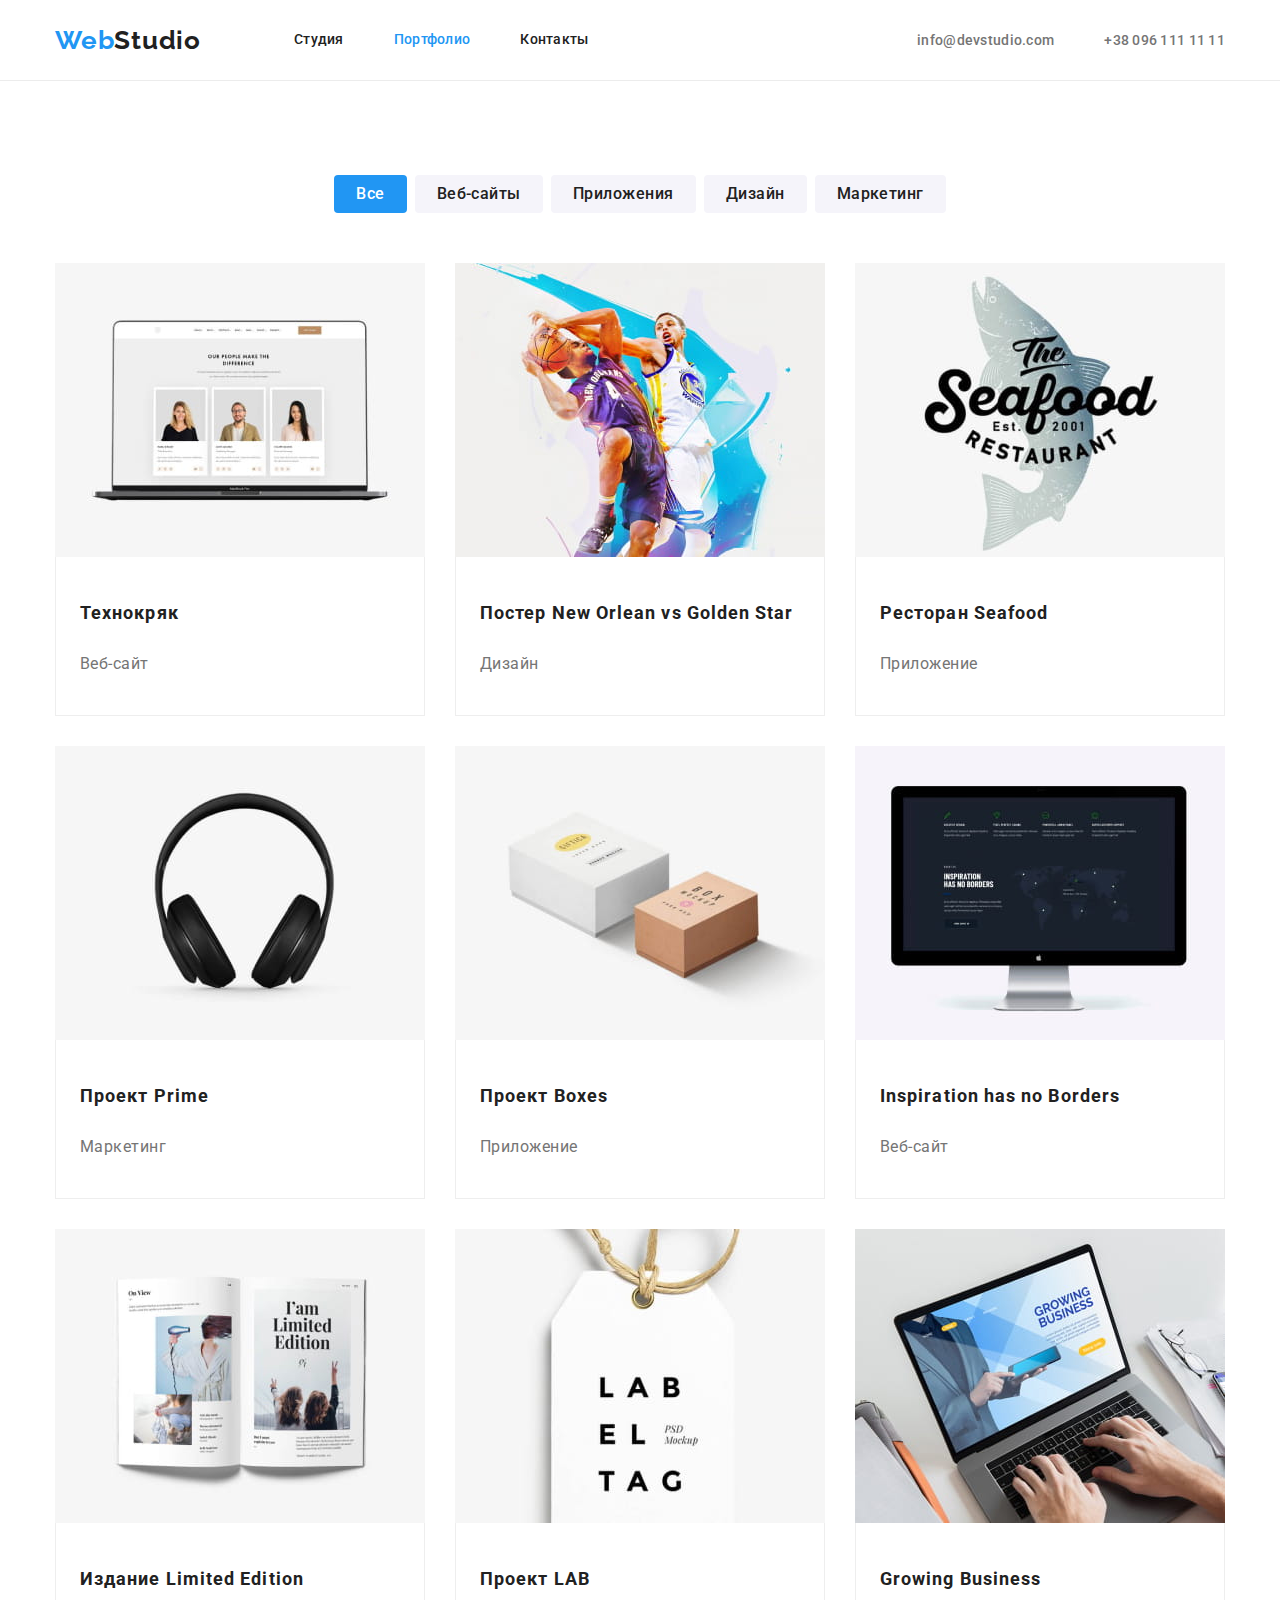
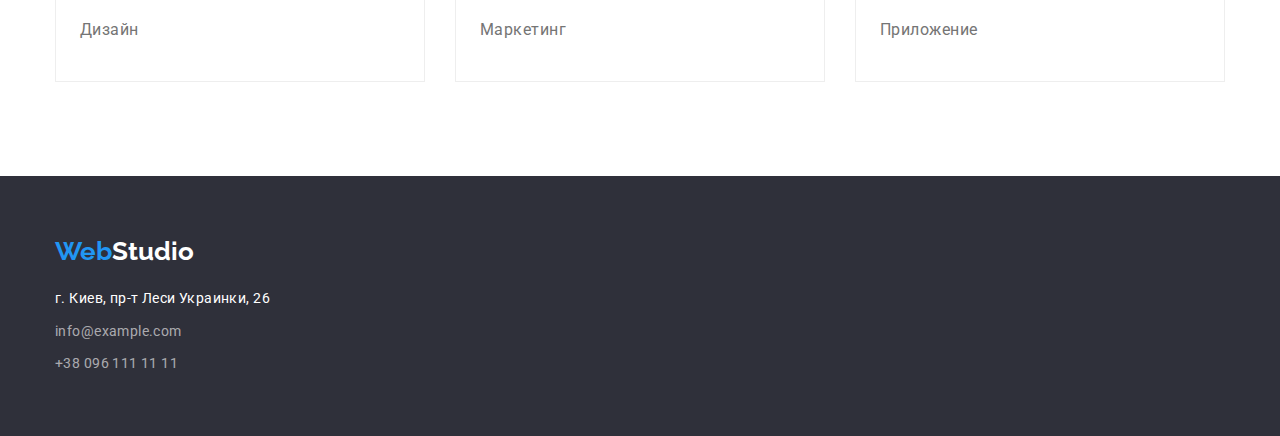
==== commit 9f3703b0: "changes done" ====
--- a/portfolio.html
+++ b/portfolio.html
@@ -53,66 +53,77 @@
                                 
 <ul class="portfolio-list">
 <li class="portfolio-item">
-<a><img src="./images/tehnokryak.jpg" alt="tehnokryak" width="370"/>
+<a href="***"><img src="./images/tehnokryak.jpg" alt="tehnokryak" width="370"/>
 <div class="portfolio-text"><h3>Технокряк</h3>
-<p>Веб-сайт</p></a>
+<p>Веб-сайт</p>
 </div>
+</a>
+
 </li>
 
 <li class="portfolio-item">
-<a><img src="./images/basketball.jpg" alt="basketball" width="370"/>
+<a href="***"><img src="./images/basketball.jpg" alt="basketball" width="370"/>
 <div class="portfolio-text"><h3>Постер New Orlean vs Golden Star </h3>
-<p>Дизайн</p></a>
+<p>Дизайн</p>
 </div>
+</a>
 </li>
 
 <li class="portfolio-item"> 
-<a><img src="./images/seafood.jpg" alt="seafood" width="370"/>
+<a href="***"><img src="./images/seafood.jpg" alt="seafood" width="370"/>
 <div class="portfolio-text"><h3>Ресторан Seafood</h3>
-<p>Приложение</p></a>
+<p>Приложение</p>
 </div>
+</a>
+
 </li>
 
 <li class="portfolio-item">
-<a><img src="./images/earphones.jpg" alt="earphones" width="370"/>
+<a href="***"><img src="./images/earphones.jpg" alt="earphones" width="370"/>
 <div class="portfolio-text"><h3>Проект Prime</h3>
-<p>Маркетинг</p></a>
+<p>Маркетинг</p>
 </div>
+</a>
 </li>
 
 <li class="portfolio-item">
-<a><img src="./images/boxes.jpg" alt="boxes" width="370"/>
+<a href="***"><img src="./images/boxes.jpg" alt="boxes" width="370"/>
 <div class="portfolio-text"><h3>Проект Boxes</h3>
-<p>Приложение</p></a>
+<p>Приложение</p>
 </div>
+</a>
 </li>
 
 <li class="portfolio-item">
-<a><img src="./images/inspiration-web.jpg" alt="inspiration-web" width="370"/>
+<a href="***"><img src="./images/inspiration-web.jpg" alt="inspiration-web" width="370"/>
 <div class="portfolio-text"><h3>Inspiration has no Borders </h3>
-<p>Веб-сайт</p></a>
+<p>Веб-сайт</p>
 </div>
+</a>
 </li>
 
 <li class="portfolio-item">
-<a><img src="./images/limited-edition.jpg" alt="limited-edition" width="370"/>
+<a href="***"><img src="./images/limited-edition.jpg" alt="limited-edition" width="370"/>
 <div class="portfolio-text"><h3>Издание Limited Edition</h3>
-<p>Дизайн</p></a>
+<p>Дизайн</p>
 </div>
+</a>
 </li>
 
 <li class="portfolio-item">
-<a><img src="./images/lab-project.jpg" alt="lab-project" width="370"/>
+<a href="***"><img src="./images/lab-project.jpg" alt="lab-project" width="370"/>
 <div class="portfolio-text"><h3>Проект LAB</h3>
-<p>Маркетинг</p></a>
+<p>Маркетинг</p>
 </div>
+</a>
 </li>
 
 <li class="portfolio-item">
-<a><img src="./images/growing-app.jpg" alt="growing-app" width="370"/>
+<a href="***"><img src="./images/growing-app.jpg" alt="growing-app" width="370"/>
 <div class="portfolio-text"><h3>Growing Business</h3>
-<p>Приложение</p></a>
+<p>Приложение</p>
 </div>
+</a>
 </li>
 
 </ul>
--- a/css/styles.css
+++ b/css/styles.css
@@ -27,6 +27,12 @@
         text-decoration: none;
 }
 
+img {
+        display: block;
+        max-width: 100%;
+        height: auto;
+}
+
 ul {
         list-style: none;
         margin: 0px;
@@ -52,6 +58,9 @@
 }
 
 /*header-styles*/
+.header-page {
+        border-bottom: 1px solid #ececec;
+}
 
 /*logo-styles-section*/
 
@@ -157,7 +166,6 @@
         background-color: var(--color-2f303a);
 }
 .hero-title {
-        text-align: center;
         color: var(--color-ffffff);
         text-transform: uppercase;
         font-weight: 900;
@@ -166,6 +174,9 @@
         letter-spacing: 0.06em;
         margin-top: 0;
         margin-bottom: 30px;
+        margin-left: auto;
+        margin-right: auto;
+        max-width: 696px;
 }
 
 .hero-button {
@@ -224,6 +235,7 @@
         letter-spacing: 0.03em;
         color: var(--color-212121);
         margin-bottom: 10px;
+        margin-top: 0px;
 }
 
 .our-goals-section p {
@@ -232,6 +244,8 @@
         line-height: 1.5;
         letter-spacing: 0.03em;
         color: var(--color-757575);
+        margin-top: 0px;
+        margin-bottom: 0px;
 }
 
 .our-goals-list {
@@ -265,9 +279,12 @@
         text-align: center;
 }
 
+.sample-image:not(:last-child) {
+        margin-right: 30px;
+}
+
 .what-we-are-doig-list {
         display: flex;
-        justify-content: space-between;
 }
 
 .what-we-are-doig-list img {
@@ -279,6 +296,7 @@
 .our-team {
         background-color: var(--color-f5f4fa);
         padding-bottom: 94px;
+        padding-top: 94px;
 }
 .our-team h2 {
         font-weight: 700;
@@ -288,7 +306,6 @@
         color: var(--color-212121);
         margin-bottom: 50px;
         margin-top: 0px;
-        padding-top: 94px;
         text-align: center;
 }
 
@@ -308,8 +325,12 @@
         line-height: 1.19;
         letter-spacing: 0.03em;
         color: var(--color-757575);
-        margin-top: 0px;
-        margin-bottom: 30px;
+        margin: 0px;
+}
+
+.teammate-sign {
+        padding: 30px;
+        text-align: center;
 }
 
 .our-team-list {
@@ -326,9 +347,6 @@
         background-color: #ffffff;
         text-align: center;
         border-radius: 0px 0px 4px 4px;
-}
-.our-team-item img {
-        margin-bottom: 30px;
 }
 
 /*our-team-styling*/
@@ -450,7 +468,7 @@
         display: block;
 }
 
-.portfolio-container {
+.portfolio {
         padding-top: 94px;
         padding-bottom: 94px;
 }
@@ -460,12 +478,12 @@
         flex-wrap: wrap;
         margin-left: -30px;
         margin-top: -30px;
-        flex-basis: calc((100% - 30px) / 3);
 }
 
 .portfolio-item {
         margin-left: 30px;
         margin-top: 30px;
+        flex-basis: calc((100% - 3 * 30px) / 3);
 }
 
 .portfolio-text {
